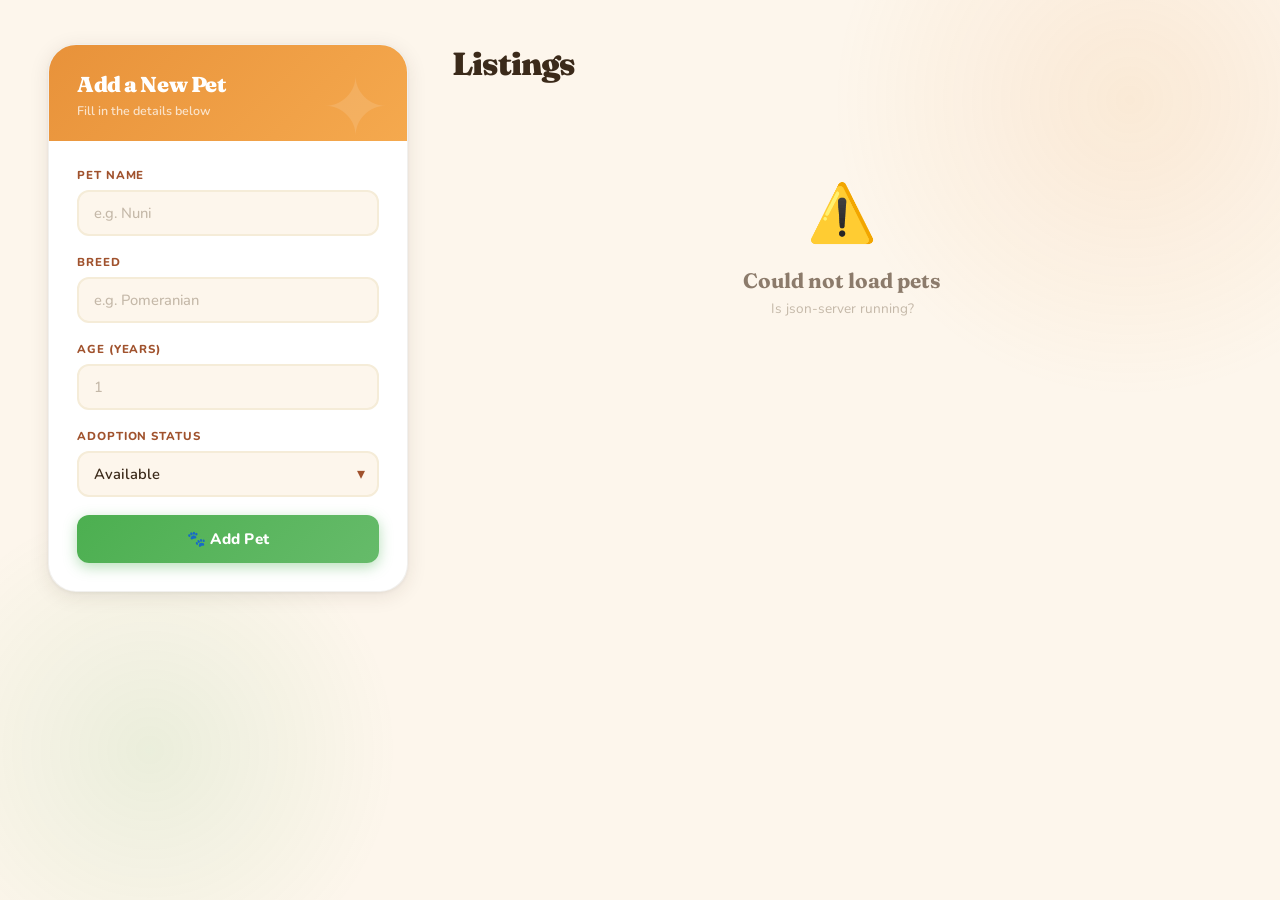
==== index.html @ 046b11c9 "created the web created the html file and added some design using css also added database" ====
<!DOCTYPE html>
<html lang="en">
<head>
  <meta charset="UTF-8">
  <meta name="viewport" content="width=device-width, initial-scale=1.0">
  <title>Pet Adoption Listings</title>
  <link rel="stylesheet" href="style.css">
</head>
<body>

<main>

  <section class="form-section">
    <div class="form-top">
      <h2>Add a New Pet</h2>
      <p>Fill in the details below</p>
    </div>
    <form id="petForm">
      <div class="form-group">
        <label for="petName">Pet Name</label>
        <input type="text" id="petName" placeholder="e.g. Nuni" required>
      </div>
      <div class="form-group">
        <label for="breed">Breed</label>
        <input type="text" id="breed" placeholder="e.g. Pomeranian" required>
      </div>
      <div class="form-group">
        <label for="age">Age (years)</label>
        <input type="number" id="age" placeholder="1" required min="0">
      </div>
      <div class="form-group">
        <label for="status">Adoption Status</label>
        <div class="sel-wrap">
          <select id="status">
            <option value="Available">Available</option>
            <option value="Pending">Pending</option>
            <option value="Adopted">Adopted</option>
          </select>
        </div>
      </div>
      <button type="submit" class="add-btn">🐾 Add Pet</button>
    </form>
  </section>

  <section class="pets-section">
    <div class="sec-head">
      <h2>Listings</h2>
    </div>
    <div id="petContainer" class="pet-grid"></div>
  </section>

</main>

<script src="app.js"></script>
</body>
</html>
---- style.css ----
@import url('https://fonts.googleapis.com/css2?family=Fraunces:ital,wght@0,400;0,700;0,900;1,400&family=Nunito:wght@400;500;600;700;800&display=swap');

:root {
  --sand:    #FDF6EC;
  --sand2:   #F5ECD8;
  --brown:   #3B2A1A;
  --brown2:  #5C3D1E;
  --toffee:  #A0522D;
  --honey:   #E8923A;
  --honey2:  #F5A94E;
  --mint:    #4CAF50;
  --mint2:   #66BB6A;
  --sky:     #42A5F5;
  --rose:    #EF5350;
  --white:   #FFFFFF;
  --gray:    #8C7B6B;
  --gray2:   #C4B8A8;

  --r-sm: 12px;
  --r-md: 20px;
  --r-lg: 28px;

  --sh-card: 0 4px 20px rgba(59,42,26,.10), 0 1px 4px rgba(59,42,26,.06);
  --sh-lift: 0 12px 40px rgba(59,42,26,.18), 0 2px 8px rgba(59,42,26,.08);
  --sh-btn:  0 4px 14px rgba(76,175,80,.40);
}

*, *::before, *::after { margin:0; padding:0; box-sizing:border-box; }
html { scroll-behavior: smooth; }

body {
  font-family: 'Nunito', sans-serif;
  background: var(--sand);
  color: var(--brown);
  min-height: 100vh;
  overflow-x: hidden;
}

body::before, body::after {
  content: '';
  position: fixed;
  border-radius: 50%;
  pointer-events: none;
  z-index: 0;
}
body::before {
  width:600px; height:600px;
  background: radial-gradient(circle, rgba(232,146,58,.12) 0%, transparent 70%);
  top:-200px; right:-150px;
}
body::after {
  width:500px; height:500px;
  background: radial-gradient(circle, rgba(76,175,80,.10) 0%, transparent 70%);
  bottom:-100px; left:-100px;
}

/* ─── HEADER ─── */
header {
  position: relative;
  background: linear-gradient(135deg, var(--brown2) 0%, var(--brown) 100%);
  color: var(--white);
  overflow: hidden;
  z-index: 1;
}
header::before {
  content: '';
  position: absolute; inset: 0;
  background:
    radial-gradient(ellipse 50% 120% at 100% 50%, rgba(232,146,58,.22) 0%, transparent 60%),
    radial-gradient(ellipse 60% 80% at 0% 100%, rgba(76,175,80,.14) 0%, transparent 55%);
}
header::after {
  content: '🐾';
  position: absolute;
  right:-20px; top:-10px;
  font-size:180px;
  opacity:.04;
  pointer-events:none;
  transform:rotate(-15deg);
}

.header-inner {
  position: relative;
  max-width: 1280px;
  margin: 0 auto;
  padding: 36px 48px 32px;
  display: flex;
  align-items: center;
  justify-content: space-between;
  gap: 24px;
  flex-wrap: wrap;
}

.brand { display:flex; align-items:center; gap:18px; }

.brand-icon {
  width:64px; height:64px;
  background:rgba(255,255,255,.13);
  border:2px solid rgba(255,255,255,.22);
  border-radius:var(--r-md);
  display:flex; align-items:center; justify-content:center;
  font-size:32px;
  backdrop-filter:blur(8px);
  flex-shrink:0;
  box-shadow:0 4px 16px rgba(0,0,0,.15);
}

.brand-copy h1 {
  font-family:'Fraunces',serif;
  font-size:clamp(1.8rem,3.5vw,2.6rem);
  font-weight:900;
  letter-spacing:-.03em;
  line-height:1;
}
.brand-copy p {
  font-size:.85rem;
  color:rgba(255,255,255,.58);
  margin-top:5px;
  font-weight:500;
  letter-spacing:.05em;
}

.header-pills { display:flex; gap:12px; flex-wrap:wrap; }

.pill {
  background:rgba(255,255,255,.10);
  border:1.5px solid rgba(255,255,255,.18);
  border-radius:100px;
  padding:10px 22px;
  text-align:center;
  backdrop-filter:blur(10px);
  min-width:80px;
  transition:background .2s;
}
.pill:hover { background:rgba(255,255,255,.17); }
.pill .n {
  font-family:'Fraunces',serif;
  font-size:1.55rem;
  font-weight:700;
  display:block; line-height:1;
}
.pill .l {
  font-size:.65rem;
  color:rgba(255,255,255,.55);
  text-transform:uppercase;
  letter-spacing:.1em;
  font-weight:700;
}

/* ─── LAYOUT ─── */
main {
  position:relative; z-index:1;
  max-width:1280px;
  margin:0 auto;
  padding:44px 48px 100px;
  display:grid;
  grid-template-columns:360px 1fr;
  gap:44px;
  align-items:start;
}

/* ─── FORM ─── */
.form-section {
  background:var(--white);
  border-radius:var(--r-lg);
  box-shadow:var(--sh-card);
  overflow:hidden;
  position:sticky; top:28px;
  border:1.5px solid rgba(59,42,26,.07);
}

.form-top {
  background:linear-gradient(135deg,var(--honey) 0%,var(--honey2) 100%);
  padding:26px 28px 22px;
  position:relative; overflow:hidden;
}
.form-top::after {
  content:'✦';
  position:absolute; right:18px; bottom:-8px;
  font-size:80px; color:rgba(255,255,255,.12); line-height:1;
}
.form-top h2 {
  font-family:'Fraunces',serif;
  font-size:1.35rem; font-weight:900;
  color:var(--white); letter-spacing:-.02em;
}
.form-top p { font-size:.78rem; color:rgba(255,255,255,.72); margin-top:4px; font-weight:600; }

form { padding:26px 28px 28px; }

.form-group { margin-bottom:18px; }

label {
  display:block;
  font-size:.72rem; font-weight:800;
  text-transform:uppercase; letter-spacing:.08em;
  color:var(--toffee); margin-bottom:7px;
}

input, select {
  width:100%;
  padding:11px 15px;
  border:2px solid var(--sand2);
  border-radius:var(--r-sm);
  font-family:'Nunito',sans-serif;
  font-size:.92rem; font-weight:600;
  color:var(--brown); background:var(--sand);
  outline:none;
  transition:border-color .2s, box-shadow .2s, background .2s;
  appearance:none; -webkit-appearance:none;
}
input::placeholder { color:var(--gray2); font-weight:500; }
input:focus, select:focus {
  border-color:var(--honey);
  background:var(--white);
  box-shadow:0 0 0 4px rgba(232,146,58,.14);
}

.sel-wrap { position:relative; }
.sel-wrap::after {
  content:'▾';
  position:absolute; right:14px; top:50%;
  transform:translateY(-50%);
  color:var(--toffee); pointer-events:none; font-size:1rem;
}
.sel-wrap select { cursor:pointer; padding-right:38px; }

.add-btn {
  width:100%;
  background:linear-gradient(135deg,var(--mint) 0%,var(--mint2) 100%);
  color:var(--white); border:none;
  padding:14px 20px; border-radius:var(--r-sm);
  font-family:'Nunito',sans-serif;
  font-size:.95rem; font-weight:800;
  cursor:pointer; letter-spacing:.02em;
  box-shadow:var(--sh-btn);
  transition:transform .18s cubic-bezier(.34,1.56,.64,1), box-shadow .18s;
  display:flex; align-items:center; justify-content:center; gap:8px;
  margin-top:4px;
}
.add-btn:hover { transform:translateY(-3px) scale(1.01); box-shadow:0 8px 24px rgba(76,175,80,.45); }
.add-btn:active { transform:scale(.98); }

/* ─── LISTINGS ─── */
.pets-section { min-width:0; }

.sec-head {
  display:flex; align-items:center; justify-content:space-between;
  margin-bottom:22px; gap:14px; flex-wrap:wrap;
}
.sec-head h2 {
  font-family:'Fraunces',serif;
  font-size:2rem; font-weight:900; letter-spacing:-.03em;
}

.filters {
  display:flex; gap:6px;
  background:var(--white);
  border:1.5px solid rgba(59,42,26,.08);
  border-radius:100px; padding:5px;
  box-shadow:var(--sh-card);
}
.ftab {
  padding:7px 18px; border-radius:100px; border:none;
  background:transparent;
  font-family:'Nunito',sans-serif; font-size:.78rem; font-weight:800;
  color:var(--gray); cursor:pointer; letter-spacing:.03em;
  transition:all .2s;
}
.ftab.on { background:var(--brown); color:var(--white); box-shadow:0 2px 10px rgba(59,42,26,.28); }
.ftab:hover:not(.on) { background:var(--sand2); color:var(--brown2); }

/* ─── GRID ─── */
.pet-grid {
  display:grid;
  grid-template-columns:repeat(auto-fill,minmax(270px,1fr));
  gap:22px;
}

/* ─── CARD ─── */
.pet-card {
  background:var(--white);
  border-radius:var(--r-lg);
  box-shadow:var(--sh-card);
  border:1.5px solid rgba(59,42,26,.06);
  overflow:visible;
  display:flex; flex-direction:column;
  transition:transform .28s cubic-bezier(.34,1.56,.64,1), box-shadow .28s;
  animation:popIn .38s ease both;
  position:relative;
}
@keyframes popIn {
  from { opacity:0; transform:scale(.94) translateY(10px); }
  to   { opacity:1; transform:scale(1)  translateY(0); }
}
.pet-card:hover { transform:translateY(-6px) scale(1.01); box-shadow:var(--sh-lift); }

.card-accent { height:6px; border-radius:var(--r-lg) var(--r-lg) 0 0; }
.pet-card[data-status="Available"] .card-accent { background:linear-gradient(90deg,var(--mint),var(--mint2)); }
.pet-card[data-status="Pending"]   .card-accent { background:linear-gradient(90deg,#FB8C00,#FFA726); }
.pet-card[data-status="Adopted"]   .card-accent { background:linear-gradient(90deg,var(--rose),#EF9A9A); }

.card-body { padding:20px 22px 16px; flex:1; }

.card-header {
  display:flex; align-items:flex-start; justify-content:space-between;
  margin-bottom:14px;
}

.pet-avi {
  width:56px; height:56px;
  background:var(--sand); border-radius:var(--r-sm);
  display:flex; align-items:center; justify-content:center;
  font-size:28px;
  border:2px solid var(--sand2); flex-shrink:0;
}

.badge {
  padding:5px 13px; border-radius:100px;
  font-size:.68rem; font-weight:800;
  text-transform:uppercase; letter-spacing:.07em;
}
.badge.available { background:#E8F5E9; color:#2E7D32; }
.badge.pending   { background:#FFF3E0; color:#E65100; }
.badge.adopted   { background:#FFEBEE; color:#B71C1C; }

.pet-name {
  font-family:'Fraunces',serif;
  font-size:1.25rem; font-weight:900; letter-spacing:-.02em;
  margin-bottom:10px;
}

.details { display:flex; flex-direction:column; gap:7px; }
.det { display:flex; align-items:center; gap:9px; font-size:.84rem; }
.det-ico {
  width:26px; height:26px; border-radius:7px;
  background:var(--sand); border:1px solid var(--sand2);
  display:flex; align-items:center; justify-content:center;
  font-size:13px; flex-shrink:0;
}
.det-k { color:var(--gray); font-weight:600; min-width:38px; }
.det-v { color:var(--brown); font-weight:700; }

/* ─── CARD FOOTER ─── */
.card-foot {
  padding:14px 22px 20px;
  display:flex; gap:9px;
  position:relative;
}

/* ─── STATUS DROPDOWN ─── */
.status-dropdown {
  position:relative;
  flex:1;
}

.upd-btn {
  width:100%;
  padding:10px 12px;
  background:rgba(66,165,245,.1);
  color:#1565C0;
  border:2px solid rgba(66,165,245,.25);
  border-radius:var(--r-sm);
  font-family:'Nunito',sans-serif;
  font-size:.8rem; font-weight:800;
  cursor:pointer; letter-spacing:.02em;
  display:flex; align-items:center; justify-content:center; gap:6px;
  transition:all .2s;
}
.upd-btn:hover {
  background:var(--sky); color:var(--white);
  border-color:var(--sky);
  transform:translateY(-2px);
  box-shadow:0 6px 16px rgba(66,165,245,.35);
}

.dropdown-menu {
  position:absolute;
  bottom:calc(100% + 10px);
  left:0;
  width:180px;
  background:var(--white);
  border:1.5px solid rgba(59,42,26,.12);
  border-radius:var(--r-md);
  box-shadow:0 10px 40px rgba(59,42,26,.20);
  overflow:hidden;
  opacity:0;
  transform:translateY(8px) scale(.96);
  pointer-events:none;
  transition:opacity .2s ease, transform .2s cubic-bezier(.34,1.56,.64,1);
  z-index:999;
}

.status-dropdown.open .dropdown-menu {
  opacity:1;
  transform:translateY(0) scale(1);
  pointer-events:all;
}

.dropdown-menu::after {
  content:'';
  position:absolute;
  bottom:-6px; left:24px;
  width:12px; height:12px;
  background:var(--white);
  border-right:1.5px solid rgba(59,42,26,.12);
  border-bottom:1.5px solid rgba(59,42,26,.12);
  transform:rotate(45deg);
}

.dropdown-item {
  width:100%;
  padding:12px 18px;
  border:none;
  background:transparent;
  font-family:'Nunito',sans-serif;
  font-size:.85rem; font-weight:700;
  cursor:pointer; text-align:left;
  color:var(--brown);
  display:flex; align-items:center; gap:10px;
  transition:background .15s, padding-left .15s;
}
.dropdown-item:hover { background:var(--sand); padding-left:22px; }
.dropdown-item + .dropdown-item { border-top:1px solid var(--sand2); }

.dropdown-item.available-item:hover { color:#2E7D32; }
.dropdown-item.pending-item:hover   { color:#E65100; }
.dropdown-item.adopted-item:hover   { color:#B71C1C; }

/* ─── DELETE BTN ─── */
.del-btn {
  flex:1; padding:10px 12px;
  background:rgba(239,83,80,.08);
  color:var(--rose);
  border:2px solid rgba(239,83,80,.18);
  border-radius:var(--r-sm);
  font-family:'Nunito',sans-serif;
  font-size:.8rem; font-weight:800;
  cursor:pointer; letter-spacing:.02em;
  transition:all .2s;
  display:flex; align-items:center; justify-content:center; gap:6px;
}
.del-btn:hover {
  background:var(--rose); color:var(--white);
  border-color:var(--rose);
  transform:translateY(-2px);
  box-shadow:0 6px 16px rgba(239,83,80,.35);
}

/* ─── EMPTY ─── */
.empty { grid-column:1/-1; padding:70px 20px; text-align:center; }
.empty-ico { font-size:3.5rem; margin-bottom:16px; }
.empty h3 { font-family:'Fraunces',serif; font-size:1.3rem; font-weight:700; color:var(--gray); }
.empty p  { font-size:.85rem; color:var(--gray2); margin-top:6px; }

/* ─── TOAST ─── */
.toast {
  position:fixed; bottom:36px; right:36px;
  background:var(--brown); color:var(--white);
  padding:14px 24px; border-radius:var(--r-md);
  font-size:.875rem; font-weight:700;
  box-shadow:0 8px 32px rgba(59,42,26,.30);
  transform:translateY(100px); opacity:0;
  transition:all .35s cubic-bezier(.34,1.56,.64,1);
  z-index:9999;
  display:flex; align-items:center; gap:10px;
  border-left:5px solid var(--honey);
  max-width:320px;
}
.toast.show { transform:translateY(0); opacity:1; }

/* ─── RESPONSIVE ─── */
@media (max-width:960px) {
  main { grid-template-columns:1fr; padding:28px 24px 80px; gap:32px; }
  .form-section { position:static; }
  .header-inner { padding:28px 24px 24px; }
}
@media (max-width:540px) {
  .pet-grid { grid-template-columns:1fr; }
  .header-pills { width:100%; }
  .pill { flex:1; }
  .toast { left:20px; right:20px; bottom:20px; }
}
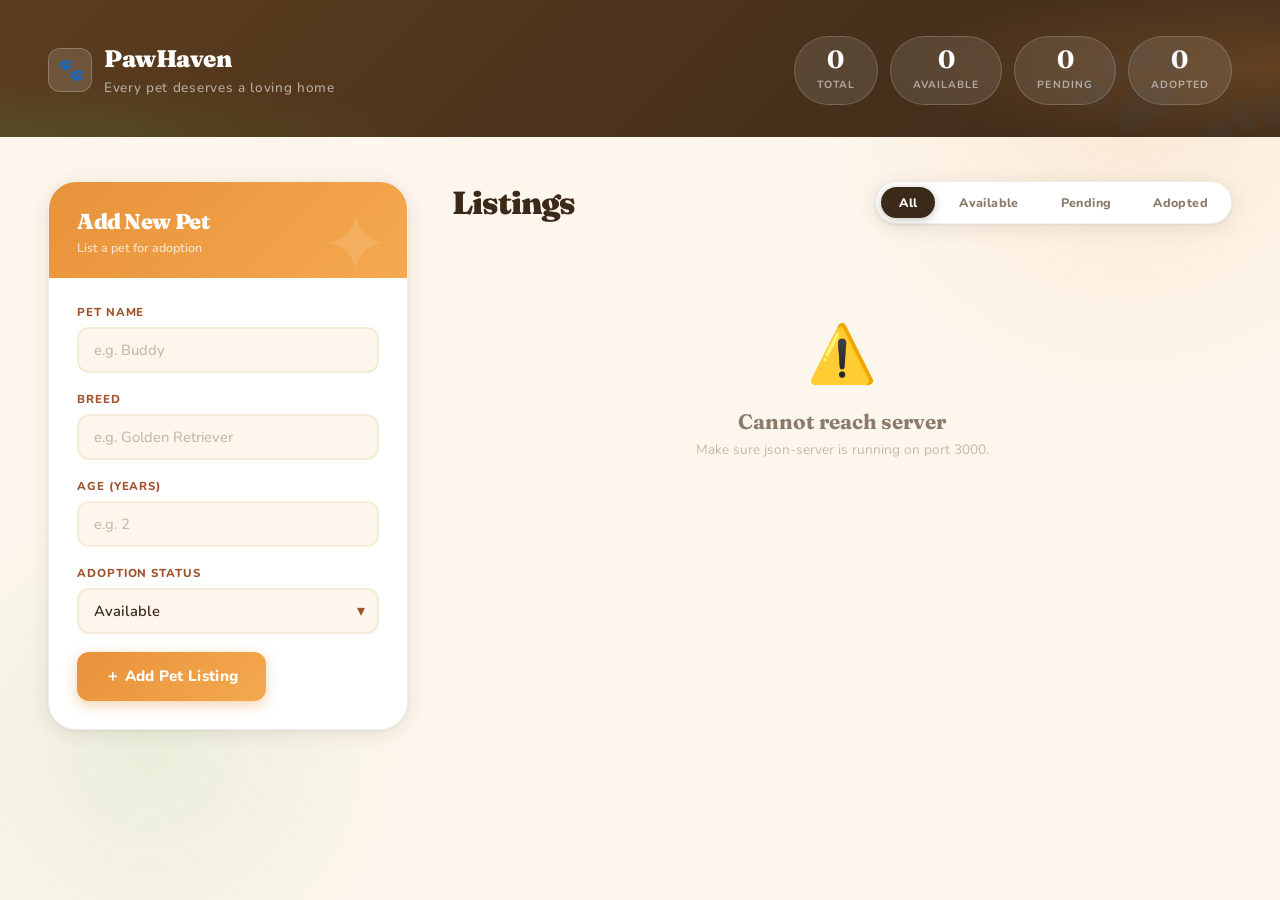
==== commit fd034d39: "initialized the required pages" ====
--- a/index.html
+++ b/index.html
@@ -1,32 +1,50 @@
 <!DOCTYPE html>
 <html lang="en">
 <head>
-  <meta charset="UTF-8">
-  <meta name="viewport" content="width=device-width, initial-scale=1.0">
-  <title>Pet Adoption Listings</title>
-  <link rel="stylesheet" href="style.css">
+<meta charset="UTF-8">
+<meta name="viewport" content="width=device-width, initial-scale=1.0">
+<title>Dashboard — PawHaven</title>
+<link rel="stylesheet" href="style.css">
 </head>
 <body>
+
+<header>
+  <div class="header-inner">
+    <a href="landing.html" class="brand">
+      <div class="brand-icon">🐾</div>
+      <div class="brand-copy">
+        <h1>PawHaven</h1>
+        <p>Every pet deserves a loving home</p>
+      </div>
+    </a>
+    <div class="header-pills">
+      <div class="pill"><span class="n" id="statTotal">0</span><span class="l">Total</span></div>
+      <div class="pill"><span class="n" id="statAvailable">0</span><span class="l">Available</span></div>
+      <div class="pill"><span class="n" id="statPending">0</span><span class="l">Pending</span></div>
+      <div class="pill"><span class="n" id="statAdopted">0</span><span class="l">Adopted</span></div>
+    </div>
+  </div>
+</header>
 
 <main>
 
   <section class="form-section">
     <div class="form-top">
-      <h2>Add a New Pet</h2>
-      <p>Fill in the details below</p>
+      <h2>Add New Pet</h2>
+      <p>List a pet for adoption</p>
     </div>
     <form id="petForm">
       <div class="form-group">
         <label for="petName">Pet Name</label>
-        <input type="text" id="petName" placeholder="e.g. Nuni" required>
+        <input type="text" id="petName" placeholder="e.g. Buddy" required>
       </div>
       <div class="form-group">
         <label for="breed">Breed</label>
-        <input type="text" id="breed" placeholder="e.g. Pomeranian" required>
+        <input type="text" id="breed" placeholder="e.g. Golden Retriever" required>
       </div>
       <div class="form-group">
         <label for="age">Age (years)</label>
-        <input type="number" id="age" placeholder="1" required min="0">
+        <input type="number" id="age" placeholder="e.g. 2" required min="0">
       </div>
       <div class="form-group">
         <label for="status">Adoption Status</label>
@@ -38,19 +56,27 @@
           </select>
         </div>
       </div>
-      <button type="submit" class="add-btn">🐾 Add Pet</button>
+      <button type="submit" class="add-btn">＋ Add Pet Listing</button>
     </form>
   </section>
 
   <section class="pets-section">
     <div class="sec-head">
       <h2>Listings</h2>
+      <div class="filters">
+        <button class="ftab on" data-filter="All">All</button>
+        <button class="ftab" data-filter="Available">Available</button>
+        <button class="ftab" data-filter="Pending">Pending</button>
+        <button class="ftab" data-filter="Adopted">Adopted</button>
+      </div>
     </div>
     <div id="petContainer" class="pet-grid"></div>
   </section>
 
 </main>
 
+<div class="toast" id="toast"></div>
+
 <script src="app.js"></script>
 </body>
 </html>
--- a/style.css
+++ b/style.css
@@ -93,24 +93,58 @@
 
 .brand { display:flex; align-items:center; gap:18px; }
 
+.btn-outline {
+  border: 2px solid var(--brown);
+  border-radius: var(--r-sm);
+  padding: 9px 20px;
+  color: var(--brown);
+  background: transparent;
+  font-family: 'Nunito', sans-serif;
+  font-size: .88rem;
+  font-weight: 700;
+  text-decoration: none;
+  cursor: pointer;
+  transition: background .18s, color .18s;
+  display: inline-block;
+}
+.btn-outline:hover {
+  background: var(--brown);
+  color: var(--white);
+}
+ 
+.btn-solid {
+  background: var(--toffee);
+  border-radius: var(--r-sm);
+  padding: 9px 20px;
+  color: var(--white);
+  border: 2px solid var(--toffee);
+  font-family: 'Nunito', sans-serif;
+  font-size: .88rem;
+  font-weight: 700;
+  text-decoration: none;
+  cursor: pointer;
+  transition: background .18s;
+  display: inline-block;
+}
+.btn-solid:hover { background: var(--brown2); border-color: var(--brown2); }
+ 
+
 .brand-icon {
-  width:64px; height:64px;
-  background:rgba(255,255,255,.13);
-  border:2px solid rgba(255,255,255,.22);
-  border-radius:var(--r-md);
-  display:flex; align-items:center; justify-content:center;
-  font-size:32px;
-  backdrop-filter:blur(8px);
-  flex-shrink:0;
-  box-shadow:0 4px 16px rgba(0,0,0,.15);
-}
+  width: 44px; height: 44px;
+  background: rgba(255,255,255,.13);
+  border: 1.5px solid rgba(255,255,255,.22);
+  border-radius: var(--r-sm);
+  display: flex; align-items: center; justify-content: center;
+  font-size: 22px;
+}
+
 
 .brand-copy h1 {
-  font-family:'Fraunces',serif;
-  font-size:clamp(1.8rem,3.5vw,2.6rem);
-  font-weight:900;
-  letter-spacing:-.03em;
-  line-height:1;
+  font-family: 'Fraunces', serif;
+  font-size: 1.5rem;
+  font-weight: 900;
+  color: var(--white);
+  letter-spacing: -.02em;
 }
 .brand-copy p {
   font-size:.85rem;
@@ -147,7 +181,7 @@
   font-weight:700;
 }
 
-/* ─── LAYOUT ─── */
+
 main {
   position:relative; z-index:1;
   max-width:1280px;
@@ -159,7 +193,7 @@
   align-items:start;
 }
 
-/* ─── FORM ─── */
+
 .form-section {
   background:var(--white);
   border-radius:var(--r-lg);
@@ -226,22 +260,33 @@
 .sel-wrap select { cursor:pointer; padding-right:38px; }
 
 .add-btn {
-  width:100%;
-  background:linear-gradient(135deg,var(--mint) 0%,var(--mint2) 100%);
-  color:var(--white); border:none;
-  padding:14px 20px; border-radius:var(--r-sm);
-  font-family:'Nunito',sans-serif;
-  font-size:.95rem; font-weight:800;
-  cursor:pointer; letter-spacing:.02em;
-  box-shadow:var(--sh-btn);
-  transition:transform .18s cubic-bezier(.34,1.56,.64,1), box-shadow .18s;
-  display:flex; align-items:center; justify-content:center; gap:8px;
-  margin-top:4px;
-}
-.add-btn:hover { transform:translateY(-3px) scale(1.01); box-shadow:0 8px 24px rgba(76,175,80,.45); }
-.add-btn:active { transform:scale(.98); }
-
-/* ─── LISTINGS ─── */
+  background: linear-gradient(135deg, var(--honey) 0%, var(--honey2) 100%);
+  color: var(--white);
+  border: none;
+  padding: 14px 28px;
+  border-radius: var(--r-sm);
+  font-family: 'Nunito', sans-serif;
+  font-size: .95rem;
+  font-weight: 800;
+  cursor: pointer;
+  letter-spacing: .02em;
+  box-shadow: 0 4px 14px rgba(232,146,58,.40);
+  transition: transform .18s cubic-bezier(.34,1.56,.64,1), box-shadow .18s;
+  display: inline-flex;
+  align-items: center;
+  justify-content: center;
+  gap: 8px;
+  text-decoration: none;
+}
+
+.add-btn:hover {
+  transform: translateY(-3px) scale(1.01);
+  box-shadow: 0 8px 24px rgba(232,146,58,.50);
+}
+.add-btn:active { transform: scale(.98); }
+
+
+
 .pets-section { min-width:0; }
 
 .sec-head {
@@ -270,14 +315,14 @@
 .ftab.on { background:var(--brown); color:var(--white); box-shadow:0 2px 10px rgba(59,42,26,.28); }
 .ftab:hover:not(.on) { background:var(--sand2); color:var(--brown2); }
 
-/* ─── GRID ─── */
+
 .pet-grid {
   display:grid;
   grid-template-columns:repeat(auto-fill,minmax(270px,1fr));
   gap:22px;
 }
 
-/* ─── CARD ─── */
+
 .pet-card {
   background:var(--white);
   border-radius:var(--r-lg);
@@ -341,14 +386,14 @@
 .det-k { color:var(--gray); font-weight:600; min-width:38px; }
 .det-v { color:var(--brown); font-weight:700; }
 
-/* ─── CARD FOOTER ─── */
+
 .card-foot {
   padding:14px 22px 20px;
   display:flex; gap:9px;
   position:relative;
 }
 
-/* ─── STATUS DROPDOWN ─── */
+
 .status-dropdown {
   position:relative;
   flex:1;
@@ -427,7 +472,7 @@
 .dropdown-item.pending-item:hover   { color:#E65100; }
 .dropdown-item.adopted-item:hover   { color:#B71C1C; }
 
-/* ─── DELETE BTN ─── */
+
 .del-btn {
   flex:1; padding:10px 12px;
   background:rgba(239,83,80,.08);
@@ -447,13 +492,13 @@
   box-shadow:0 6px 16px rgba(239,83,80,.35);
 }
 
-/* ─── EMPTY ─── */
+
 .empty { grid-column:1/-1; padding:70px 20px; text-align:center; }
 .empty-ico { font-size:3.5rem; margin-bottom:16px; }
 .empty h3 { font-family:'Fraunces',serif; font-size:1.3rem; font-weight:700; color:var(--gray); }
 .empty p  { font-size:.85rem; color:var(--gray2); margin-top:6px; }
 
-/* ─── TOAST ─── */
+
 .toast {
   position:fixed; bottom:36px; right:36px;
   background:var(--brown); color:var(--white);
@@ -469,7 +514,7 @@
 }
 .toast.show { transform:translateY(0); opacity:1; }
 
-/* ─── RESPONSIVE ─── */
+
 @media (max-width:960px) {
   main { grid-template-columns:1fr; padding:28px 24px 80px; gap:32px; }
   .form-section { position:static; }
@@ -480,4 +525,509 @@
   .header-pills { width:100%; }
   .pill { flex:1; }
   .toast { left:20px; right:20px; bottom:20px; }
+}
+
+
+
+.landing-body {
+  font-family: 'Nunito', sans-serif;
+  background: var(--sand);
+  color: var(--brown);
+  min-height: 100vh;
+  overflow-x: hidden;
+}
+
+
+
+.landing-hero {
+  display: flex;
+  flex-direction: column;
+  background: linear-gradient(160deg, var(--sand2) 0%, var(--sand) 60%, var(--sand2) 100%);
+}
+
+.landing-nav {
+  display: flex;
+  justify-content: space-between;
+  align-items: center;
+  padding: 22px 60px;
+  background: var(--brown);
+  position: relative;
+  z-index: 1000;
+}
+
+.brand {
+  display: flex;
+  align-items: center;
+  gap: 12px;
+  text-decoration: none;
+  color: inherit;
+}
+
+.nav-links {
+  display: flex;
+  align-items: center;
+  gap: 22px;
+}
+ 
+.nav-links a {
+  text-decoration: none;
+  color: rgba(255,255,255,.78);
+  font-weight: 600;
+  font-size: .9rem;
+  transition: color .15s;
+}
+.nav-links a:hover { color: var(--white); }
+ 
+.nav-links .btn-outline {
+  border-color: rgba(255,255,255,.5);
+  color: var(--white);
+  padding: 8px 18px;
+}
+.nav-links .btn-outline:hover {
+  background: rgba(255,255,255,.12);
+  color: var(--white);
+}
+.nav-links .btn-solid {
+  background: var(--toffee);
+  border-color: var(--toffee);
+  padding: 8px 18px;
+}
+
+
+.hero-content {
+  display: flex;
+  flex-direction: column;
+  align-items: center;
+  justify-content: center;
+  text-align: center;
+  padding: 56px 24px 0;
+  position: relative;
+  z-index: 1;
+}
+
+.hero-title {
+  font-family: 'Fraunces', serif;
+  font-size: clamp(2.4rem, 5vw, 3.4rem);
+  font-weight: 900;
+  color: var(--brown);
+  letter-spacing: -.03em;
+  line-height: 1.1;
+  margin-bottom: 20px;
+}
+
+
+.hero-sub {
+  max-width: 580px;
+  font-size: 1.05rem;
+  color: var(--brown2);
+  font-weight: 500;
+  line-height: 1.6;
+  margin-bottom: 36px;
+}
+
+
+.hero-actions {
+  display: flex;
+  gap: 16px;
+  flex-wrap: wrap;
+  justify-content: center;
+  padding: 28px 0 56px;
+}
+
+
+.landing-main {
+  display: flex;
+  flex-direction: column;
+  align-items: center;
+  justify-content: center;
+  gap: 80px;
+  padding: 80px 24px 100px;
+  background: var(--sand);
+}
+
+* SECTION TITLE */
+.section-title {
+  font-family: 'Fraunces', serif;
+  font-size: 2rem;
+  font-weight: 900;
+  color: var(--brown);
+  letter-spacing: -.03em;
+  text-align: center;
+  margin-bottom: 36px;
+}
+ 
+
+.highlights { width: 100%; max-width: 980px; }
+ 
+.highlight-grid {
+  display: grid;
+  grid-template-columns: repeat(auto-fit, minmax(210px, 1fr));
+  gap: 22px;
+}
+ 
+.highlight-card {
+  background: var(--white);
+  padding: 28px 24px;
+  border-radius: var(--r-lg);
+  box-shadow: var(--sh-card);
+  border: 1.5px solid rgba(59,42,26,.06);
+  display: flex;
+  flex-direction: column;
+  align-items: center;
+  text-align: center;
+  gap: 14px;
+  transition: transform .22s cubic-bezier(.34,1.56,.64,1), box-shadow .22s;
+}
+.highlight-card:hover {
+  transform: translateY(-5px);
+  box-shadow: var(--sh-lift);
+}
+ 
+.highlight-icon {
+  width: 54px; height: 54px;
+  border-radius: 50%;
+  display: flex; align-items: center; justify-content: center;
+  font-size: 22px;
+}
+.highlight-icon i { font-size: 22px; }
+.search-icon    { background: #FFF3E0; color: #E65100; }
+.submit-icon    { background: #E8F5E9; color: #2E7D32; }
+.transport-icon { background: #E3F2FD; color: #1565C0; }
+.home-icon      { background: #F3E5F5; color: #6A1B9A; }
+ 
+.highlight-card h3 {
+  font-family: 'Fraunces', serif;
+  font-size: 1.05rem;
+  font-weight: 900;
+  color: var(--brown);
+  letter-spacing: -.01em;
+}
+.highlight-card p {
+  font-size: .85rem;
+  color: var(--gray);
+  line-height: 1.65;
+  font-weight: 500;
+}
+
+.site-footer {
+  background: var(--brown);
+  text-align: center;
+  padding: 36px 24px;
+}
+.site-footer p {
+  color: rgba(255,255,255,.55);
+  font-size: .85rem;
+  font-weight: 600;
+}
+.footer-links {
+  display: flex;
+  justify-content: center;
+  gap: 24px;
+  margin-top: 14px;
+}
+.footer-links a {
+  color: rgba(255,255,255,.45);
+  text-decoration: none;
+  font-size: .82rem;
+  font-weight: 600;
+  transition: color .15s;
+}
+
+.auth-body {
+  font-family: 'Nunito', sans-serif;
+  background: var(--sand);
+  color: var(--brown);
+  min-height: 100vh;
+  display: flex;
+  align-items: center;
+  justify-content: center;
+  overflow-x: hidden;
+}
+.auth-body::before, .auth-body::after {
+  content: '';
+  position: fixed;
+  border-radius: 50%;
+  pointer-events: none;
+  z-index: 0;
+}
+.auth-body::before {
+  width: 600px; height: 600px;
+  background: radial-gradient(circle, rgba(232,146,58,.12) 0%, transparent 70%);
+  top: -200px; right: -150px;
+}
+.auth-body::after {
+  width: 500px; height: 500px;
+  background: radial-gradient(circle, rgba(76,175,80,.10) 0%, transparent 70%);
+  bottom: -100px; left: -100px;
+}
+ 
+.auth-wrap {
+  position: relative; z-index: 1;
+  width: 100%;
+  max-width: 460px;
+  padding: 24px;
+  display: flex;
+  flex-direction: column;
+  align-items: center;
+  gap: 24px;
+}
+ 
+.auth-brand {
+  display: flex;
+  align-items: center;
+  gap: 12px;
+  text-decoration: none;
+  color: var(--brown);
+}
+.auth-brand .brand-icon {
+  width: 44px; height: 44px;
+  background: var(--brown);
+  border: none;
+  border-radius: var(--r-sm);
+  display: flex; align-items: center; justify-content: center;
+  font-size: 22px;
+}
+.auth-brand span {
+  font-family: 'Fraunces', serif;
+  font-size: 1.6rem;
+  font-weight: 900;
+  letter-spacing: -.03em;
+}
+ 
+.auth-card {
+  width: 100%;
+  background: var(--white);
+  border-radius: var(--r-lg);
+  box-shadow: var(--sh-card);
+  border: 1.5px solid rgba(59,42,26,.07);
+  overflow: hidden;
+}
+.auth-card form { padding: 26px 28px 28px; }
+.auth-card .add-btn { width: 100%; margin-top: 4px; }
+ 
+.auth-switch {
+  font-size: .88rem;
+  color: var(--gray);
+  font-weight: 600;
+  text-align: center;
+  padding: 0 28px 24px;
+}
+.auth-switch a {
+  color: var(--toffee);
+  font-weight: 800;
+  text-decoration: none;
+}
+.auth-switch a:hover { text-decoration: underline; }
+ 
+.error-text {
+  font-size: .82rem;
+  color: var(--rose);
+  font-weight: 700;
+  background: #FFEBEE;
+  border-radius: var(--r-sm);
+  padding: 10px 14px;
+  margin-bottom: 14px;
+  border-left: 4px solid var(--rose);
+}
+
+.info-body {
+  font-family: 'Nunito', sans-serif;
+  background: var(--sand);
+  color: var(--brown);
+  min-height: 100vh;
+  overflow-x: hidden;
+}
+.info-body::before, .info-body::after {
+  content: '';
+  position: fixed;
+  border-radius: 50%;
+  pointer-events: none;
+  z-index: 0;
+}
+.info-body::before {
+  width: 600px; height: 600px;
+  background: radial-gradient(circle, rgba(232,146,58,.12) 0%, transparent 70%);
+  top: -200px; right: -150px;
+}
+.info-body::after {
+  width: 500px; height: 500px;
+  background: radial-gradient(circle, rgba(76,175,80,.10) 0%, transparent 70%);
+  bottom: -100px; left: -100px;
+}
+ 
+.info-header { position: relative; z-index: 1; }
+ 
+.info-main {
+  position: relative; z-index: 1;
+  max-width: 1100px;
+  margin: 0 auto;
+  padding: 64px 48px 100px;
+  display: flex;
+  flex-direction: column;
+  gap: 64px;
+}
+
+.nav-links a.active {
+  color: var(--white) !important;
+  border-bottom: 2px solid var(--honey);
+  padding-bottom: 2px;
+}
+
+.contact-section {
+  display: grid;
+  grid-template-columns: 1fr 1fr;
+  gap: 48px;
+  align-items: start;
+}
+ 
+.contact-intro { display: flex; flex-direction: column; gap: 28px; }
+.contact-intro .section-title { text-align: left; margin-bottom: 0; }
+.contact-intro .about-lead { text-align: left; margin: 0; }
+ 
+.contact-info-list { display: flex; flex-direction: column; gap: 16px; }
+.contact-info-item {
+  display: flex;
+  align-items: flex-start;
+  gap: 14px;
+}
+.contact-info-item .det-ico {
+  width: 42px; height: 42px;
+  border-radius: var(--r-sm);
+  background: var(--sand);
+  border: 1.5px solid var(--sand2);
+  display: flex; align-items: center; justify-content: center;
+  font-size: 18px;
+  flex-shrink: 0;
+}
+.contact-info-item strong {
+  display: block;
+  font-size: .78rem;
+  font-weight: 800;
+  text-transform: uppercase;
+  letter-spacing: .08em;
+  color: var(--toffee);
+  margin-bottom: 3px;
+}
+.contact-info-item p {
+  font-size: .9rem;
+  color: var(--brown2);
+  font-weight: 600;
+}
+ 
+.contact-card { flex: 1; }
+.contact-card form { padding: 26px 28px 28px; }
+.contact-card .add-btn { width: 100%; margin-top: 4px; }
+ 
+textarea {
+  width: 100%;
+  padding: 11px 15px;
+  border: 2px solid var(--sand2);
+  border-radius: var(--r-sm);
+  font-family: 'Nunito', sans-serif;
+  font-size: .92rem; font-weight: 600;
+  color: var(--brown); background: var(--sand);
+  outline: none;
+  resize: vertical;
+  min-height: 120px;
+  transition: border-color .2s, box-shadow .2s, background .2s;
+}
+textarea::placeholder { color: var(--gray2); font-weight: 500; }
+textarea:focus {
+  border-color: var(--honey);
+  background: var(--white);
+  box-shadow: 0 0 0 4px rgba(232,146,58,.14);
+}
+
+.about-section { display: flex; flex-direction: column; gap: 40px; }
+ 
+.about-lead {
+  font-size: 1.1rem;
+  color: var(--brown2);
+  font-weight: 500;
+  line-height: 1.75;
+  max-width: 720px;
+  margin: 0 auto;
+  text-align: center;
+}
+ 
+.about-grid {
+  display: grid;
+  grid-template-columns: repeat(auto-fit, minmax(220px, 1fr));
+  gap: 22px;
+}
+ 
+.about-card {
+  background: var(--white);
+  padding: 28px 24px;
+  border-radius: var(--r-lg);
+  box-shadow: var(--sh-card);
+  border: 1.5px solid rgba(59,42,26,.06);
+  display: flex;
+  flex-direction: column;
+  gap: 12px;
+  transition: transform .22s cubic-bezier(.34,1.56,.64,1), box-shadow .22s;
+}
+.about-card:hover {
+  transform: translateY(-5px);
+  box-shadow: var(--sh-lift);
+}
+.about-card .pet-avi {
+  width: 52px; height: 52px;
+  font-size: 24px;
+  background: var(--sand);
+  border: 2px solid var(--sand2);
+  border-radius: var(--r-sm);
+  display: flex; align-items: center; justify-content: center;
+  flex-shrink: 0;
+}
+.about-card h3 {
+  font-family: 'Fraunces', serif;
+  font-size: 1.05rem;
+  font-weight: 900;
+  color: var(--brown);
+  letter-spacing: -.01em;
+}
+.about-card p {
+  font-size: .86rem;
+  color: var(--gray);
+  line-height: 1.7;
+  font-weight: 500;
+}
+ 
+
+.stats-strip {
+  display: flex;
+  gap: 24px;
+  flex-wrap: wrap;
+  justify-content: center;
+}
+.stat-block {
+  background: var(--white);
+  border-radius: var(--r-lg);
+  box-shadow: var(--sh-card);
+  border: 1.5px solid rgba(59,42,26,.06);
+  padding: 32px 48px;
+  text-align: center;
+  display: flex;
+  flex-direction: column;
+  gap: 6px;
+  flex: 1;
+  min-width: 160px;
+  transition: transform .2s cubic-bezier(.34,1.56,.64,1), box-shadow .2s;
+}
+.stat-block:hover { transform: translateY(-4px); box-shadow: var(--sh-lift); }
+.stat-num {
+  font-family: 'Fraunces', serif;
+  font-size: 2.4rem;
+  font-weight: 900;
+  color: var(--honey);
+  letter-spacing: -.04em;
+  line-height: 1;
+}
+.stat-label {
+  font-size: .78rem;
+  font-weight: 800;
+  color: var(--gray);
+  text-transform: uppercase;
+  letter-spacing: .1em;
 }
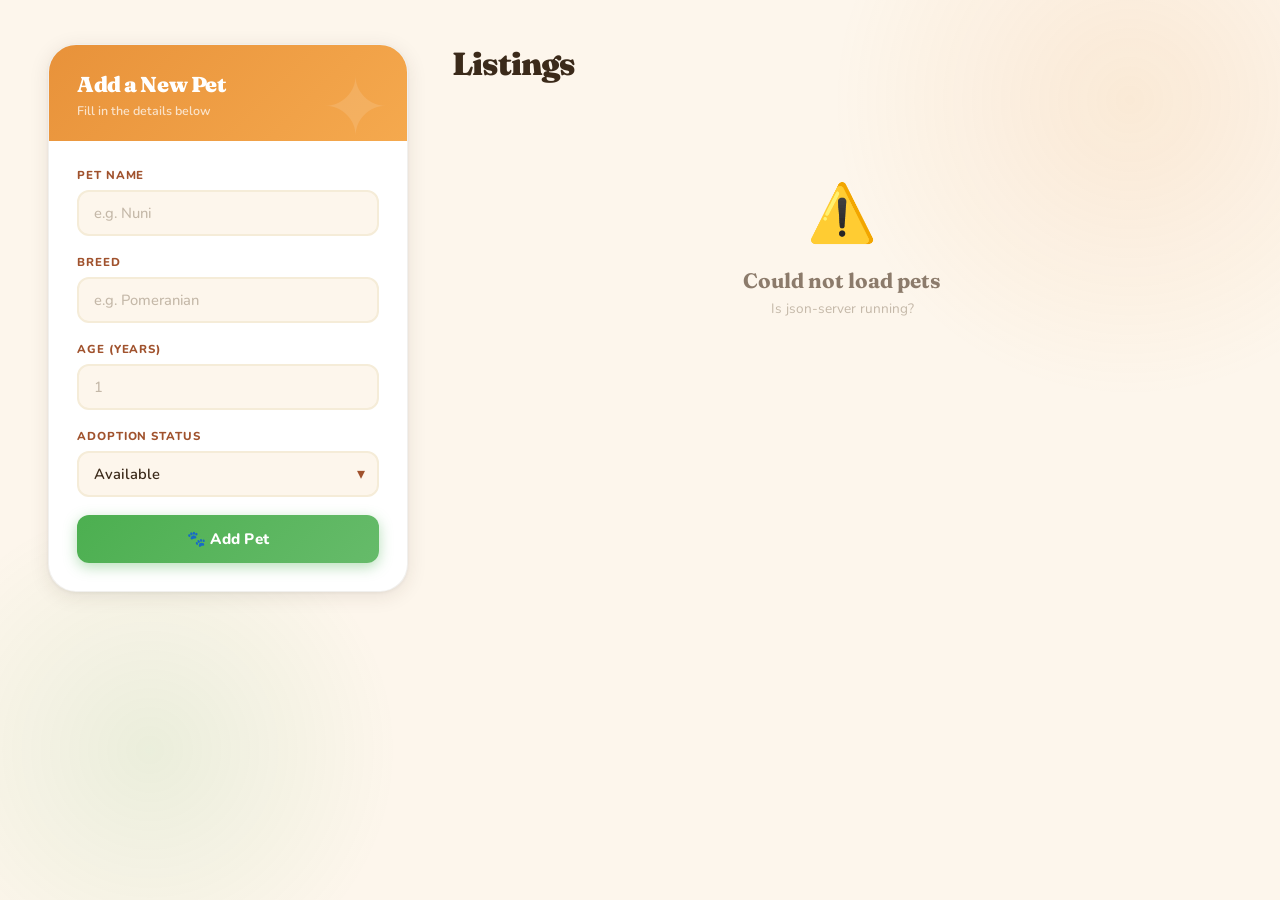
==== commit 7aa3bf06: "revert" ====
--- a/index.html
+++ b/index.html
@@ -1,50 +1,32 @@
 <!DOCTYPE html>
 <html lang="en">
 <head>
-<meta charset="UTF-8">
-<meta name="viewport" content="width=device-width, initial-scale=1.0">
-<title>Dashboard — PawHaven</title>
-<link rel="stylesheet" href="style.css">
+  <meta charset="UTF-8">
+  <meta name="viewport" content="width=device-width, initial-scale=1.0">
+  <title>Pet Adoption Listings</title>
+  <link rel="stylesheet" href="style.css">
 </head>
 <body>
-
-<header>
-  <div class="header-inner">
-    <a href="landing.html" class="brand">
-      <div class="brand-icon">🐾</div>
-      <div class="brand-copy">
-        <h1>PawHaven</h1>
-        <p>Every pet deserves a loving home</p>
-      </div>
-    </a>
-    <div class="header-pills">
-      <div class="pill"><span class="n" id="statTotal">0</span><span class="l">Total</span></div>
-      <div class="pill"><span class="n" id="statAvailable">0</span><span class="l">Available</span></div>
-      <div class="pill"><span class="n" id="statPending">0</span><span class="l">Pending</span></div>
-      <div class="pill"><span class="n" id="statAdopted">0</span><span class="l">Adopted</span></div>
-    </div>
-  </div>
-</header>
 
 <main>
 
   <section class="form-section">
     <div class="form-top">
-      <h2>Add New Pet</h2>
-      <p>List a pet for adoption</p>
+      <h2>Add a New Pet</h2>
+      <p>Fill in the details below</p>
     </div>
     <form id="petForm">
       <div class="form-group">
         <label for="petName">Pet Name</label>
-        <input type="text" id="petName" placeholder="e.g. Buddy" required>
+        <input type="text" id="petName" placeholder="e.g. Nuni" required>
       </div>
       <div class="form-group">
         <label for="breed">Breed</label>
-        <input type="text" id="breed" placeholder="e.g. Golden Retriever" required>
+        <input type="text" id="breed" placeholder="e.g. Pomeranian" required>
       </div>
       <div class="form-group">
         <label for="age">Age (years)</label>
-        <input type="number" id="age" placeholder="e.g. 2" required min="0">
+        <input type="number" id="age" placeholder="1" required min="0">
       </div>
       <div class="form-group">
         <label for="status">Adoption Status</label>
@@ -56,27 +38,19 @@
           </select>
         </div>
       </div>
-      <button type="submit" class="add-btn">＋ Add Pet Listing</button>
+      <button type="submit" class="add-btn">🐾 Add Pet</button>
     </form>
   </section>
 
   <section class="pets-section">
     <div class="sec-head">
       <h2>Listings</h2>
-      <div class="filters">
-        <button class="ftab on" data-filter="All">All</button>
-        <button class="ftab" data-filter="Available">Available</button>
-        <button class="ftab" data-filter="Pending">Pending</button>
-        <button class="ftab" data-filter="Adopted">Adopted</button>
-      </div>
     </div>
     <div id="petContainer" class="pet-grid"></div>
   </section>
 
 </main>
 
-<div class="toast" id="toast"></div>
-
 <script src="app.js"></script>
 </body>
 </html>
--- a/style.css
+++ b/style.css
@@ -93,58 +93,24 @@
 
 .brand { display:flex; align-items:center; gap:18px; }
 
-.btn-outline {
-  border: 2px solid var(--brown);
-  border-radius: var(--r-sm);
-  padding: 9px 20px;
-  color: var(--brown);
-  background: transparent;
-  font-family: 'Nunito', sans-serif;
-  font-size: .88rem;
-  font-weight: 700;
-  text-decoration: none;
-  cursor: pointer;
-  transition: background .18s, color .18s;
-  display: inline-block;
-}
-.btn-outline:hover {
-  background: var(--brown);
-  color: var(--white);
-}
- 
-.btn-solid {
-  background: var(--toffee);
-  border-radius: var(--r-sm);
-  padding: 9px 20px;
-  color: var(--white);
-  border: 2px solid var(--toffee);
-  font-family: 'Nunito', sans-serif;
-  font-size: .88rem;
-  font-weight: 700;
-  text-decoration: none;
-  cursor: pointer;
-  transition: background .18s;
-  display: inline-block;
-}
-.btn-solid:hover { background: var(--brown2); border-color: var(--brown2); }
- 
-
 .brand-icon {
-  width: 44px; height: 44px;
-  background: rgba(255,255,255,.13);
-  border: 1.5px solid rgba(255,255,255,.22);
-  border-radius: var(--r-sm);
-  display: flex; align-items: center; justify-content: center;
-  font-size: 22px;
-}
-
+  width:64px; height:64px;
+  background:rgba(255,255,255,.13);
+  border:2px solid rgba(255,255,255,.22);
+  border-radius:var(--r-md);
+  display:flex; align-items:center; justify-content:center;
+  font-size:32px;
+  backdrop-filter:blur(8px);
+  flex-shrink:0;
+  box-shadow:0 4px 16px rgba(0,0,0,.15);
+}
 
 .brand-copy h1 {
-  font-family: 'Fraunces', serif;
-  font-size: 1.5rem;
-  font-weight: 900;
-  color: var(--white);
-  letter-spacing: -.02em;
+  font-family:'Fraunces',serif;
+  font-size:clamp(1.8rem,3.5vw,2.6rem);
+  font-weight:900;
+  letter-spacing:-.03em;
+  line-height:1;
 }
 .brand-copy p {
   font-size:.85rem;
@@ -260,31 +226,20 @@
 .sel-wrap select { cursor:pointer; padding-right:38px; }
 
 .add-btn {
-  background: linear-gradient(135deg, var(--honey) 0%, var(--honey2) 100%);
-  color: var(--white);
-  border: none;
-  padding: 14px 28px;
-  border-radius: var(--r-sm);
-  font-family: 'Nunito', sans-serif;
-  font-size: .95rem;
-  font-weight: 800;
-  cursor: pointer;
-  letter-spacing: .02em;
-  box-shadow: 0 4px 14px rgba(232,146,58,.40);
-  transition: transform .18s cubic-bezier(.34,1.56,.64,1), box-shadow .18s;
-  display: inline-flex;
-  align-items: center;
-  justify-content: center;
-  gap: 8px;
-  text-decoration: none;
-}
-
-.add-btn:hover {
-  transform: translateY(-3px) scale(1.01);
-  box-shadow: 0 8px 24px rgba(232,146,58,.50);
-}
-.add-btn:active { transform: scale(.98); }
-
+  width:100%;
+  background:linear-gradient(135deg,var(--mint) 0%,var(--mint2) 100%);
+  color:var(--white); border:none;
+  padding:14px 20px; border-radius:var(--r-sm);
+  font-family:'Nunito',sans-serif;
+  font-size:.95rem; font-weight:800;
+  cursor:pointer; letter-spacing:.02em;
+  box-shadow:var(--sh-btn);
+  transition:transform .18s cubic-bezier(.34,1.56,.64,1), box-shadow .18s;
+  display:flex; align-items:center; justify-content:center; gap:8px;
+  margin-top:4px;
+}
+.add-btn:hover { transform:translateY(-3px) scale(1.01); box-shadow:0 8px 24px rgba(76,175,80,.45); }
+.add-btn:active { transform:scale(.98); }
 
 
 .pets-section { min-width:0; }
@@ -525,509 +480,4 @@
   .header-pills { width:100%; }
   .pill { flex:1; }
   .toast { left:20px; right:20px; bottom:20px; }
-}
-
-
-
-.landing-body {
-  font-family: 'Nunito', sans-serif;
-  background: var(--sand);
-  color: var(--brown);
-  min-height: 100vh;
-  overflow-x: hidden;
-}
-
-
-
-.landing-hero {
-  display: flex;
-  flex-direction: column;
-  background: linear-gradient(160deg, var(--sand2) 0%, var(--sand) 60%, var(--sand2) 100%);
-}
-
-.landing-nav {
-  display: flex;
-  justify-content: space-between;
-  align-items: center;
-  padding: 22px 60px;
-  background: var(--brown);
-  position: relative;
-  z-index: 1000;
-}
-
-.brand {
-  display: flex;
-  align-items: center;
-  gap: 12px;
-  text-decoration: none;
-  color: inherit;
-}
-
-.nav-links {
-  display: flex;
-  align-items: center;
-  gap: 22px;
-}
- 
-.nav-links a {
-  text-decoration: none;
-  color: rgba(255,255,255,.78);
-  font-weight: 600;
-  font-size: .9rem;
-  transition: color .15s;
-}
-.nav-links a:hover { color: var(--white); }
- 
-.nav-links .btn-outline {
-  border-color: rgba(255,255,255,.5);
-  color: var(--white);
-  padding: 8px 18px;
-}
-.nav-links .btn-outline:hover {
-  background: rgba(255,255,255,.12);
-  color: var(--white);
-}
-.nav-links .btn-solid {
-  background: var(--toffee);
-  border-color: var(--toffee);
-  padding: 8px 18px;
-}
-
-
-.hero-content {
-  display: flex;
-  flex-direction: column;
-  align-items: center;
-  justify-content: center;
-  text-align: center;
-  padding: 56px 24px 0;
-  position: relative;
-  z-index: 1;
-}
-
-.hero-title {
-  font-family: 'Fraunces', serif;
-  font-size: clamp(2.4rem, 5vw, 3.4rem);
-  font-weight: 900;
-  color: var(--brown);
-  letter-spacing: -.03em;
-  line-height: 1.1;
-  margin-bottom: 20px;
-}
-
-
-.hero-sub {
-  max-width: 580px;
-  font-size: 1.05rem;
-  color: var(--brown2);
-  font-weight: 500;
-  line-height: 1.6;
-  margin-bottom: 36px;
-}
-
-
-.hero-actions {
-  display: flex;
-  gap: 16px;
-  flex-wrap: wrap;
-  justify-content: center;
-  padding: 28px 0 56px;
-}
-
-
-.landing-main {
-  display: flex;
-  flex-direction: column;
-  align-items: center;
-  justify-content: center;
-  gap: 80px;
-  padding: 80px 24px 100px;
-  background: var(--sand);
-}
-
-* SECTION TITLE */
-.section-title {
-  font-family: 'Fraunces', serif;
-  font-size: 2rem;
-  font-weight: 900;
-  color: var(--brown);
-  letter-spacing: -.03em;
-  text-align: center;
-  margin-bottom: 36px;
-}
- 
-
-.highlights { width: 100%; max-width: 980px; }
- 
-.highlight-grid {
-  display: grid;
-  grid-template-columns: repeat(auto-fit, minmax(210px, 1fr));
-  gap: 22px;
-}
- 
-.highlight-card {
-  background: var(--white);
-  padding: 28px 24px;
-  border-radius: var(--r-lg);
-  box-shadow: var(--sh-card);
-  border: 1.5px solid rgba(59,42,26,.06);
-  display: flex;
-  flex-direction: column;
-  align-items: center;
-  text-align: center;
-  gap: 14px;
-  transition: transform .22s cubic-bezier(.34,1.56,.64,1), box-shadow .22s;
-}
-.highlight-card:hover {
-  transform: translateY(-5px);
-  box-shadow: var(--sh-lift);
-}
- 
-.highlight-icon {
-  width: 54px; height: 54px;
-  border-radius: 50%;
-  display: flex; align-items: center; justify-content: center;
-  font-size: 22px;
-}
-.highlight-icon i { font-size: 22px; }
-.search-icon    { background: #FFF3E0; color: #E65100; }
-.submit-icon    { background: #E8F5E9; color: #2E7D32; }
-.transport-icon { background: #E3F2FD; color: #1565C0; }
-.home-icon      { background: #F3E5F5; color: #6A1B9A; }
- 
-.highlight-card h3 {
-  font-family: 'Fraunces', serif;
-  font-size: 1.05rem;
-  font-weight: 900;
-  color: var(--brown);
-  letter-spacing: -.01em;
-}
-.highlight-card p {
-  font-size: .85rem;
-  color: var(--gray);
-  line-height: 1.65;
-  font-weight: 500;
-}
-
-.site-footer {
-  background: var(--brown);
-  text-align: center;
-  padding: 36px 24px;
-}
-.site-footer p {
-  color: rgba(255,255,255,.55);
-  font-size: .85rem;
-  font-weight: 600;
-}
-.footer-links {
-  display: flex;
-  justify-content: center;
-  gap: 24px;
-  margin-top: 14px;
-}
-.footer-links a {
-  color: rgba(255,255,255,.45);
-  text-decoration: none;
-  font-size: .82rem;
-  font-weight: 600;
-  transition: color .15s;
-}
-
-.auth-body {
-  font-family: 'Nunito', sans-serif;
-  background: var(--sand);
-  color: var(--brown);
-  min-height: 100vh;
-  display: flex;
-  align-items: center;
-  justify-content: center;
-  overflow-x: hidden;
-}
-.auth-body::before, .auth-body::after {
-  content: '';
-  position: fixed;
-  border-radius: 50%;
-  pointer-events: none;
-  z-index: 0;
-}
-.auth-body::before {
-  width: 600px; height: 600px;
-  background: radial-gradient(circle, rgba(232,146,58,.12) 0%, transparent 70%);
-  top: -200px; right: -150px;
-}
-.auth-body::after {
-  width: 500px; height: 500px;
-  background: radial-gradient(circle, rgba(76,175,80,.10) 0%, transparent 70%);
-  bottom: -100px; left: -100px;
-}
- 
-.auth-wrap {
-  position: relative; z-index: 1;
-  width: 100%;
-  max-width: 460px;
-  padding: 24px;
-  display: flex;
-  flex-direction: column;
-  align-items: center;
-  gap: 24px;
-}
- 
-.auth-brand {
-  display: flex;
-  align-items: center;
-  gap: 12px;
-  text-decoration: none;
-  color: var(--brown);
-}
-.auth-brand .brand-icon {
-  width: 44px; height: 44px;
-  background: var(--brown);
-  border: none;
-  border-radius: var(--r-sm);
-  display: flex; align-items: center; justify-content: center;
-  font-size: 22px;
-}
-.auth-brand span {
-  font-family: 'Fraunces', serif;
-  font-size: 1.6rem;
-  font-weight: 900;
-  letter-spacing: -.03em;
-}
- 
-.auth-card {
-  width: 100%;
-  background: var(--white);
-  border-radius: var(--r-lg);
-  box-shadow: var(--sh-card);
-  border: 1.5px solid rgba(59,42,26,.07);
-  overflow: hidden;
-}
-.auth-card form { padding: 26px 28px 28px; }
-.auth-card .add-btn { width: 100%; margin-top: 4px; }
- 
-.auth-switch {
-  font-size: .88rem;
-  color: var(--gray);
-  font-weight: 600;
-  text-align: center;
-  padding: 0 28px 24px;
-}
-.auth-switch a {
-  color: var(--toffee);
-  font-weight: 800;
-  text-decoration: none;
-}
-.auth-switch a:hover { text-decoration: underline; }
- 
-.error-text {
-  font-size: .82rem;
-  color: var(--rose);
-  font-weight: 700;
-  background: #FFEBEE;
-  border-radius: var(--r-sm);
-  padding: 10px 14px;
-  margin-bottom: 14px;
-  border-left: 4px solid var(--rose);
-}
-
-.info-body {
-  font-family: 'Nunito', sans-serif;
-  background: var(--sand);
-  color: var(--brown);
-  min-height: 100vh;
-  overflow-x: hidden;
-}
-.info-body::before, .info-body::after {
-  content: '';
-  position: fixed;
-  border-radius: 50%;
-  pointer-events: none;
-  z-index: 0;
-}
-.info-body::before {
-  width: 600px; height: 600px;
-  background: radial-gradient(circle, rgba(232,146,58,.12) 0%, transparent 70%);
-  top: -200px; right: -150px;
-}
-.info-body::after {
-  width: 500px; height: 500px;
-  background: radial-gradient(circle, rgba(76,175,80,.10) 0%, transparent 70%);
-  bottom: -100px; left: -100px;
-}
- 
-.info-header { position: relative; z-index: 1; }
- 
-.info-main {
-  position: relative; z-index: 1;
-  max-width: 1100px;
-  margin: 0 auto;
-  padding: 64px 48px 100px;
-  display: flex;
-  flex-direction: column;
-  gap: 64px;
-}
-
-.nav-links a.active {
-  color: var(--white) !important;
-  border-bottom: 2px solid var(--honey);
-  padding-bottom: 2px;
-}
-
-.contact-section {
-  display: grid;
-  grid-template-columns: 1fr 1fr;
-  gap: 48px;
-  align-items: start;
-}
- 
-.contact-intro { display: flex; flex-direction: column; gap: 28px; }
-.contact-intro .section-title { text-align: left; margin-bottom: 0; }
-.contact-intro .about-lead { text-align: left; margin: 0; }
- 
-.contact-info-list { display: flex; flex-direction: column; gap: 16px; }
-.contact-info-item {
-  display: flex;
-  align-items: flex-start;
-  gap: 14px;
-}
-.contact-info-item .det-ico {
-  width: 42px; height: 42px;
-  border-radius: var(--r-sm);
-  background: var(--sand);
-  border: 1.5px solid var(--sand2);
-  display: flex; align-items: center; justify-content: center;
-  font-size: 18px;
-  flex-shrink: 0;
-}
-.contact-info-item strong {
-  display: block;
-  font-size: .78rem;
-  font-weight: 800;
-  text-transform: uppercase;
-  letter-spacing: .08em;
-  color: var(--toffee);
-  margin-bottom: 3px;
-}
-.contact-info-item p {
-  font-size: .9rem;
-  color: var(--brown2);
-  font-weight: 600;
-}
- 
-.contact-card { flex: 1; }
-.contact-card form { padding: 26px 28px 28px; }
-.contact-card .add-btn { width: 100%; margin-top: 4px; }
- 
-textarea {
-  width: 100%;
-  padding: 11px 15px;
-  border: 2px solid var(--sand2);
-  border-radius: var(--r-sm);
-  font-family: 'Nunito', sans-serif;
-  font-size: .92rem; font-weight: 600;
-  color: var(--brown); background: var(--sand);
-  outline: none;
-  resize: vertical;
-  min-height: 120px;
-  transition: border-color .2s, box-shadow .2s, background .2s;
-}
-textarea::placeholder { color: var(--gray2); font-weight: 500; }
-textarea:focus {
-  border-color: var(--honey);
-  background: var(--white);
-  box-shadow: 0 0 0 4px rgba(232,146,58,.14);
-}
-
-.about-section { display: flex; flex-direction: column; gap: 40px; }
- 
-.about-lead {
-  font-size: 1.1rem;
-  color: var(--brown2);
-  font-weight: 500;
-  line-height: 1.75;
-  max-width: 720px;
-  margin: 0 auto;
-  text-align: center;
-}
- 
-.about-grid {
-  display: grid;
-  grid-template-columns: repeat(auto-fit, minmax(220px, 1fr));
-  gap: 22px;
-}
- 
-.about-card {
-  background: var(--white);
-  padding: 28px 24px;
-  border-radius: var(--r-lg);
-  box-shadow: var(--sh-card);
-  border: 1.5px solid rgba(59,42,26,.06);
-  display: flex;
-  flex-direction: column;
-  gap: 12px;
-  transition: transform .22s cubic-bezier(.34,1.56,.64,1), box-shadow .22s;
-}
-.about-card:hover {
-  transform: translateY(-5px);
-  box-shadow: var(--sh-lift);
-}
-.about-card .pet-avi {
-  width: 52px; height: 52px;
-  font-size: 24px;
-  background: var(--sand);
-  border: 2px solid var(--sand2);
-  border-radius: var(--r-sm);
-  display: flex; align-items: center; justify-content: center;
-  flex-shrink: 0;
-}
-.about-card h3 {
-  font-family: 'Fraunces', serif;
-  font-size: 1.05rem;
-  font-weight: 900;
-  color: var(--brown);
-  letter-spacing: -.01em;
-}
-.about-card p {
-  font-size: .86rem;
-  color: var(--gray);
-  line-height: 1.7;
-  font-weight: 500;
-}
- 
-
-.stats-strip {
-  display: flex;
-  gap: 24px;
-  flex-wrap: wrap;
-  justify-content: center;
-}
-.stat-block {
-  background: var(--white);
-  border-radius: var(--r-lg);
-  box-shadow: var(--sh-card);
-  border: 1.5px solid rgba(59,42,26,.06);
-  padding: 32px 48px;
-  text-align: center;
-  display: flex;
-  flex-direction: column;
-  gap: 6px;
-  flex: 1;
-  min-width: 160px;
-  transition: transform .2s cubic-bezier(.34,1.56,.64,1), box-shadow .2s;
-}
-.stat-block:hover { transform: translateY(-4px); box-shadow: var(--sh-lift); }
-.stat-num {
-  font-family: 'Fraunces', serif;
-  font-size: 2.4rem;
-  font-weight: 900;
-  color: var(--honey);
-  letter-spacing: -.04em;
-  line-height: 1;
-}
-.stat-label {
-  font-size: .78rem;
-  font-weight: 800;
-  color: var(--gray);
-  text-transform: uppercase;
-  letter-spacing: .1em;
 }
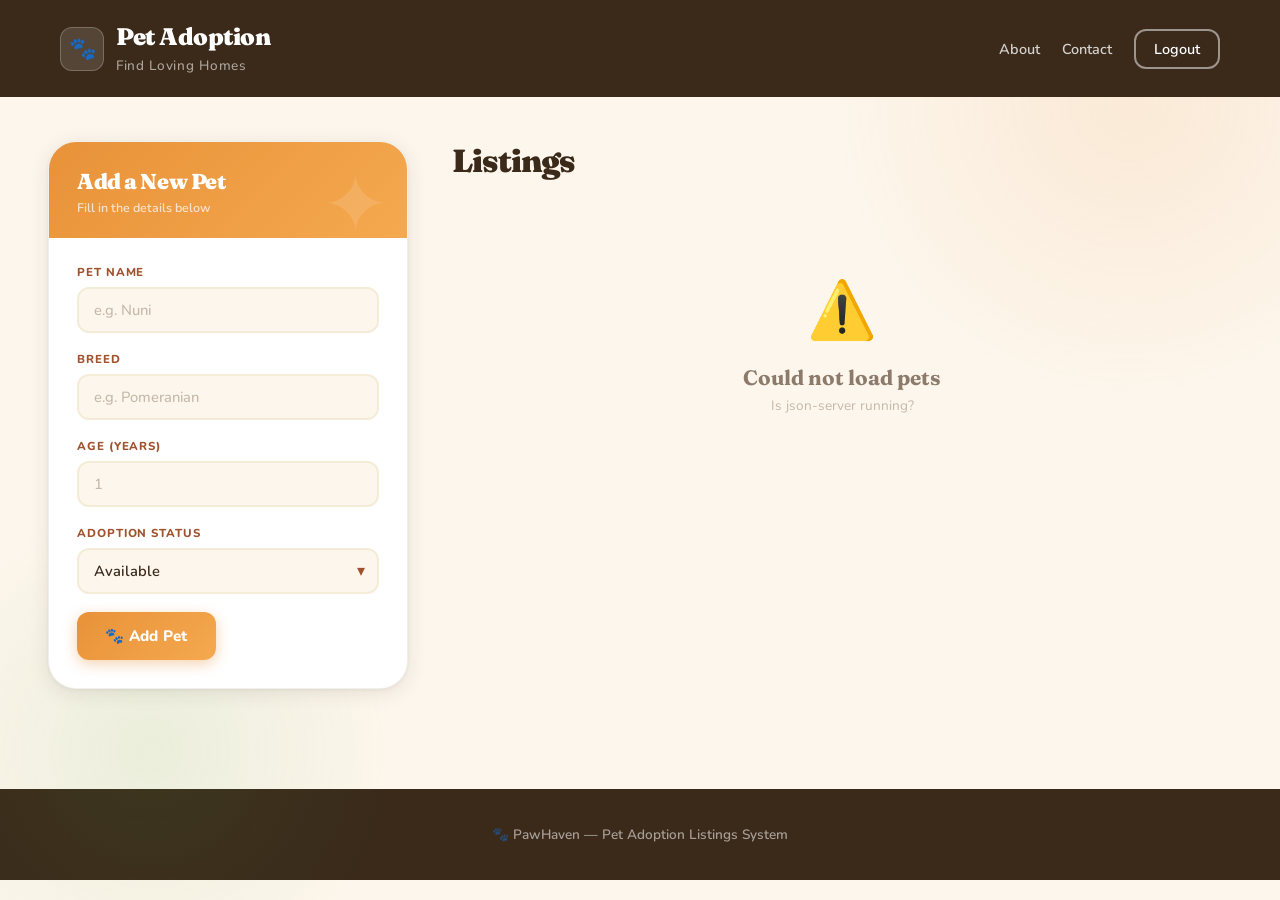
==== commit 2b593d27: "updated all pages" ====
--- a/index.html
+++ b/index.html
@@ -7,6 +7,27 @@
   <link rel="stylesheet" href="style.css">
 </head>
 <body>
+
+  <header>
+    <nav class="landing-nav">
+
+      <a href="index.html" class="brand">
+        <div class="brand-icon">🐾</div>
+        <div class="brand-copy">
+          <h1>Pet Adoption</h1>
+          <p>Find Loving Homes</p>
+        </div>
+      </a>
+
+      <div class="nav-links">
+        <a href="about.html">About</a>
+        <a href="contact.html">Contact</a>
+        <a href="landing.html" class="btn-outline">Logout</a>
+
+      </div>
+
+    </nav>
+  </header>
 
 <main>
 
@@ -51,6 +72,11 @@
 
 </main>
 
+<footer class="site-footer">
+    <p>🐾 PawHaven — Pet Adoption Listings System</p>
+    </div>
+  </footer>
+
 <script src="app.js"></script>
 </body>
 </html>
--- a/style.css
+++ b/style.css
@@ -93,24 +93,58 @@
 
 .brand { display:flex; align-items:center; gap:18px; }
 
+.btn-outline {
+  border: 2px solid var(--brown);
+  border-radius: var(--r-sm);
+  padding: 9px 20px;
+  color: var(--brown);
+  background: transparent;
+  font-family: 'Nunito', sans-serif;
+  font-size: .88rem;
+  font-weight: 700;
+  text-decoration: none;
+  cursor: pointer;
+  transition: background .18s, color .18s;
+  display: inline-block;
+}
+.btn-outline:hover {
+  background: var(--brown);
+  color: var(--white);
+}
+ 
+.btn-solid {
+  background: var(--toffee);
+  border-radius: var(--r-sm);
+  padding: 9px 20px;
+  color: var(--white);
+  border: 2px solid var(--toffee);
+  font-family: 'Nunito', sans-serif;
+  font-size: .88rem;
+  font-weight: 700;
+  text-decoration: none;
+  cursor: pointer;
+  transition: background .18s;
+  display: inline-block;
+}
+.btn-solid:hover { background: var(--brown2); border-color: var(--brown2); }
+ 
+
 .brand-icon {
-  width:64px; height:64px;
-  background:rgba(255,255,255,.13);
-  border:2px solid rgba(255,255,255,.22);
-  border-radius:var(--r-md);
-  display:flex; align-items:center; justify-content:center;
-  font-size:32px;
-  backdrop-filter:blur(8px);
-  flex-shrink:0;
-  box-shadow:0 4px 16px rgba(0,0,0,.15);
-}
+  width: 44px; height: 44px;
+  background: rgba(255,255,255,.13);
+  border: 1.5px solid rgba(255,255,255,.22);
+  border-radius: var(--r-sm);
+  display: flex; align-items: center; justify-content: center;
+  font-size: 22px;
+}
+
 
 .brand-copy h1 {
-  font-family:'Fraunces',serif;
-  font-size:clamp(1.8rem,3.5vw,2.6rem);
-  font-weight:900;
-  letter-spacing:-.03em;
-  line-height:1;
+  font-family: 'Fraunces', serif;
+  font-size: 1.5rem;
+  font-weight: 900;
+  color: var(--white);
+  letter-spacing: -.02em;
 }
 .brand-copy p {
   font-size:.85rem;
@@ -226,20 +260,31 @@
 .sel-wrap select { cursor:pointer; padding-right:38px; }
 
 .add-btn {
-  width:100%;
-  background:linear-gradient(135deg,var(--mint) 0%,var(--mint2) 100%);
-  color:var(--white); border:none;
-  padding:14px 20px; border-radius:var(--r-sm);
-  font-family:'Nunito',sans-serif;
-  font-size:.95rem; font-weight:800;
-  cursor:pointer; letter-spacing:.02em;
-  box-shadow:var(--sh-btn);
-  transition:transform .18s cubic-bezier(.34,1.56,.64,1), box-shadow .18s;
-  display:flex; align-items:center; justify-content:center; gap:8px;
-  margin-top:4px;
-}
-.add-btn:hover { transform:translateY(-3px) scale(1.01); box-shadow:0 8px 24px rgba(76,175,80,.45); }
-.add-btn:active { transform:scale(.98); }
+  background: linear-gradient(135deg, var(--honey) 0%, var(--honey2) 100%);
+  color: var(--white);
+  border: none;
+  padding: 14px 28px;
+  border-radius: var(--r-sm);
+  font-family: 'Nunito', sans-serif;
+  font-size: .95rem;
+  font-weight: 800;
+  cursor: pointer;
+  letter-spacing: .02em;
+  box-shadow: 0 4px 14px rgba(232,146,58,.40);
+  transition: transform .18s cubic-bezier(.34,1.56,.64,1), box-shadow .18s;
+  display: inline-flex;
+  align-items: center;
+  justify-content: center;
+  gap: 8px;
+  text-decoration: none;
+}
+
+.add-btn:hover {
+  transform: translateY(-3px) scale(1.01);
+  box-shadow: 0 8px 24px rgba(232,146,58,.50);
+}
+.add-btn:active { transform: scale(.98); }
+
 
 
 .pets-section { min-width:0; }
@@ -480,4 +525,509 @@
   .header-pills { width:100%; }
   .pill { flex:1; }
   .toast { left:20px; right:20px; bottom:20px; }
+}
+
+
+
+.landing-body {
+  font-family: 'Nunito', sans-serif;
+  background: var(--sand);
+  color: var(--brown);
+  min-height: 100vh;
+  overflow-x: hidden;
+}
+
+
+
+.landing-hero {
+  display: flex;
+  flex-direction: column;
+  background: linear-gradient(160deg, var(--sand2) 0%, var(--sand) 60%, var(--sand2) 100%);
+}
+
+.landing-nav {
+  display: flex;
+  justify-content: space-between;
+  align-items: center;
+  padding: 22px 60px;
+  background: var(--brown);
+  position: relative;
+  z-index: 1000;
+}
+
+.brand {
+  display: flex;
+  align-items: center;
+  gap: 12px;
+  text-decoration: none;
+  color: inherit;
+}
+
+.nav-links {
+  display: flex;
+  align-items: center;
+  gap: 22px;
+}
+ 
+.nav-links a {
+  text-decoration: none;
+  color: rgba(255,255,255,.78);
+  font-weight: 600;
+  font-size: .9rem;
+  transition: color .15s;
+}
+.nav-links a:hover { color: var(--white); }
+ 
+.nav-links .btn-outline {
+  border-color: rgba(255,255,255,.5);
+  color: var(--white);
+  padding: 8px 18px;
+}
+.nav-links .btn-outline:hover {
+  background: rgba(255,255,255,.12);
+  color: var(--white);
+}
+.nav-links .btn-solid {
+  background: var(--toffee);
+  border-color: var(--toffee);
+  padding: 8px 18px;
+}
+
+
+.hero-content {
+  display: flex;
+  flex-direction: column;
+  align-items: center;
+  justify-content: center;
+  text-align: center;
+  padding: 56px 24px 0;
+  position: relative;
+  z-index: 1;
+}
+
+.hero-title {
+  font-family: 'Fraunces', serif;
+  font-size: clamp(2.4rem, 5vw, 3.4rem);
+  font-weight: 900;
+  color: var(--brown);
+  letter-spacing: -.03em;
+  line-height: 1.1;
+  margin-bottom: 20px;
+}
+
+
+.hero-sub {
+  max-width: 580px;
+  font-size: 1.05rem;
+  color: var(--brown2);
+  font-weight: 500;
+  line-height: 1.6;
+  margin-bottom: 36px;
+}
+
+
+.hero-actions {
+  display: flex;
+  gap: 16px;
+  flex-wrap: wrap;
+  justify-content: center;
+  padding: 28px 0 56px;
+}
+
+
+.landing-main {
+  display: flex;
+  flex-direction: column;
+  align-items: center;
+  justify-content: center;
+  gap: 80px;
+  padding: 80px 24px 100px;
+  background: var(--sand);
+}
+
+* SECTION TITLE */
+.section-title {
+  font-family: 'Fraunces', serif;
+  font-size: 2rem;
+  font-weight: 900;
+  color: var(--brown);
+  letter-spacing: -.03em;
+  text-align: center;
+  margin-bottom: 36px;
+}
+ 
+
+.highlights { width: 100%; max-width: 980px; }
+ 
+.highlight-grid {
+  display: grid;
+  grid-template-columns: repeat(auto-fit, minmax(210px, 1fr));
+  gap: 22px;
+}
+ 
+.highlight-card {
+  background: var(--white);
+  padding: 28px 24px;
+  border-radius: var(--r-lg);
+  box-shadow: var(--sh-card);
+  border: 1.5px solid rgba(59,42,26,.06);
+  display: flex;
+  flex-direction: column;
+  align-items: center;
+  text-align: center;
+  gap: 14px;
+  transition: transform .22s cubic-bezier(.34,1.56,.64,1), box-shadow .22s;
+}
+.highlight-card:hover {
+  transform: translateY(-5px);
+  box-shadow: var(--sh-lift);
+}
+ 
+.highlight-icon {
+  width: 54px; height: 54px;
+  border-radius: 50%;
+  display: flex; align-items: center; justify-content: center;
+  font-size: 22px;
+}
+.highlight-icon i { font-size: 22px; }
+.search-icon    { background: #FFF3E0; color: #E65100; }
+.submit-icon    { background: #E8F5E9; color: #2E7D32; }
+.transport-icon { background: #E3F2FD; color: #1565C0; }
+.home-icon      { background: #F3E5F5; color: #6A1B9A; }
+ 
+.highlight-card h3 {
+  font-family: 'Fraunces', serif;
+  font-size: 1.05rem;
+  font-weight: 900;
+  color: var(--brown);
+  letter-spacing: -.01em;
+}
+.highlight-card p {
+  font-size: .85rem;
+  color: var(--gray);
+  line-height: 1.65;
+  font-weight: 500;
+}
+
+.site-footer {
+  background: var(--brown);
+  text-align: center;
+  padding: 36px 24px;
+}
+.site-footer p {
+  color: rgba(255,255,255,.55);
+  font-size: .85rem;
+  font-weight: 600;
+}
+.footer-links {
+  display: flex;
+  justify-content: center;
+  gap: 24px;
+  margin-top: 14px;
+}
+.footer-links a {
+  color: rgba(255,255,255,.45);
+  text-decoration: none;
+  font-size: .82rem;
+  font-weight: 600;
+  transition: color .15s;
+}
+
+.auth-body {
+  font-family: 'Nunito', sans-serif;
+  background: var(--sand);
+  color: var(--brown);
+  min-height: 100vh;
+  display: flex;
+  align-items: center;
+  justify-content: center;
+  overflow-x: hidden;
+}
+.auth-body::before, .auth-body::after {
+  content: '';
+  position: fixed;
+  border-radius: 50%;
+  pointer-events: none;
+  z-index: 0;
+}
+.auth-body::before {
+  width: 600px; height: 600px;
+  background: radial-gradient(circle, rgba(232,146,58,.12) 0%, transparent 70%);
+  top: -200px; right: -150px;
+}
+.auth-body::after {
+  width: 500px; height: 500px;
+  background: radial-gradient(circle, rgba(76,175,80,.10) 0%, transparent 70%);
+  bottom: -100px; left: -100px;
+}
+ 
+.auth-wrap {
+  position: relative; z-index: 1;
+  width: 100%;
+  max-width: 460px;
+  padding: 24px;
+  display: flex;
+  flex-direction: column;
+  align-items: center;
+  gap: 24px;
+}
+ 
+.auth-brand {
+  display: flex;
+  align-items: center;
+  gap: 12px;
+  text-decoration: none;
+  color: var(--brown);
+}
+.auth-brand .brand-icon {
+  width: 44px; height: 44px;
+  background: var(--brown);
+  border: none;
+  border-radius: var(--r-sm);
+  display: flex; align-items: center; justify-content: center;
+  font-size: 22px;
+}
+.auth-brand span {
+  font-family: 'Fraunces', serif;
+  font-size: 1.6rem;
+  font-weight: 900;
+  letter-spacing: -.03em;
+}
+ 
+.auth-card {
+  width: 100%;
+  background: var(--white);
+  border-radius: var(--r-lg);
+  box-shadow: var(--sh-card);
+  border: 1.5px solid rgba(59,42,26,.07);
+  overflow: hidden;
+}
+.auth-card form { padding: 26px 28px 28px; }
+.auth-card .add-btn { width: 100%; margin-top: 4px; }
+ 
+.auth-switch {
+  font-size: .88rem;
+  color: var(--gray);
+  font-weight: 600;
+  text-align: center;
+  padding: 0 28px 24px;
+}
+.auth-switch a {
+  color: var(--toffee);
+  font-weight: 800;
+  text-decoration: none;
+}
+.auth-switch a:hover { text-decoration: underline; }
+ 
+.error-text {
+  font-size: .82rem;
+  color: var(--rose);
+  font-weight: 700;
+  background: #FFEBEE;
+  border-radius: var(--r-sm);
+  padding: 10px 14px;
+  margin-bottom: 14px;
+  border-left: 4px solid var(--rose);
+}
+
+.info-body {
+  font-family: 'Nunito', sans-serif;
+  background: var(--sand);
+  color: var(--brown);
+  min-height: 100vh;
+  overflow-x: hidden;
+}
+.info-body::before, .info-body::after {
+  content: '';
+  position: fixed;
+  border-radius: 50%;
+  pointer-events: none;
+  z-index: 0;
+}
+.info-body::before {
+  width: 600px; height: 600px;
+  background: radial-gradient(circle, rgba(232,146,58,.12) 0%, transparent 70%);
+  top: -200px; right: -150px;
+}
+.info-body::after {
+  width: 500px; height: 500px;
+  background: radial-gradient(circle, rgba(76,175,80,.10) 0%, transparent 70%);
+  bottom: -100px; left: -100px;
+}
+ 
+.info-header { position: relative; z-index: 1; }
+ 
+.info-main {
+  position: relative; z-index: 1;
+  max-width: 1100px;
+  margin: 0 auto;
+  padding: 64px 48px 100px;
+  display: flex;
+  flex-direction: column;
+  gap: 64px;
+}
+
+.nav-links a.active {
+  color: var(--white) !important;
+  border-bottom: 2px solid var(--honey);
+  padding-bottom: 2px;
+}
+
+.contact-section {
+  display: grid;
+  grid-template-columns: 1fr 1fr;
+  gap: 48px;
+  align-items: start;
+}
+ 
+.contact-intro { display: flex; flex-direction: column; gap: 28px; }
+.contact-intro .section-title { text-align: left; margin-bottom: 0; }
+.contact-intro .about-lead { text-align: left; margin: 0; }
+ 
+.contact-info-list { display: flex; flex-direction: column; gap: 16px; }
+.contact-info-item {
+  display: flex;
+  align-items: flex-start;
+  gap: 14px;
+}
+.contact-info-item .det-ico {
+  width: 42px; height: 42px;
+  border-radius: var(--r-sm);
+  background: var(--sand);
+  border: 1.5px solid var(--sand2);
+  display: flex; align-items: center; justify-content: center;
+  font-size: 18px;
+  flex-shrink: 0;
+}
+.contact-info-item strong {
+  display: block;
+  font-size: .78rem;
+  font-weight: 800;
+  text-transform: uppercase;
+  letter-spacing: .08em;
+  color: var(--toffee);
+  margin-bottom: 3px;
+}
+.contact-info-item p {
+  font-size: .9rem;
+  color: var(--brown2);
+  font-weight: 600;
+}
+ 
+.contact-card { flex: 1; }
+.contact-card form { padding: 26px 28px 28px; }
+.contact-card .add-btn { width: 100%; margin-top: 4px; }
+ 
+textarea {
+  width: 100%;
+  padding: 11px 15px;
+  border: 2px solid var(--sand2);
+  border-radius: var(--r-sm);
+  font-family: 'Nunito', sans-serif;
+  font-size: .92rem; font-weight: 600;
+  color: var(--brown); background: var(--sand);
+  outline: none;
+  resize: vertical;
+  min-height: 120px;
+  transition: border-color .2s, box-shadow .2s, background .2s;
+}
+textarea::placeholder { color: var(--gray2); font-weight: 500; }
+textarea:focus {
+  border-color: var(--honey);
+  background: var(--white);
+  box-shadow: 0 0 0 4px rgba(232,146,58,.14);
+}
+
+.about-section { display: flex; flex-direction: column; gap: 40px; }
+ 
+.about-lead {
+  font-size: 1.1rem;
+  color: var(--brown2);
+  font-weight: 500;
+  line-height: 1.75;
+  max-width: 720px;
+  margin: 0 auto;
+  text-align: center;
+}
+ 
+.about-grid {
+  display: grid;
+  grid-template-columns: repeat(auto-fit, minmax(220px, 1fr));
+  gap: 22px;
+}
+ 
+.about-card {
+  background: var(--white);
+  padding: 28px 24px;
+  border-radius: var(--r-lg);
+  box-shadow: var(--sh-card);
+  border: 1.5px solid rgba(59,42,26,.06);
+  display: flex;
+  flex-direction: column;
+  gap: 12px;
+  transition: transform .22s cubic-bezier(.34,1.56,.64,1), box-shadow .22s;
+}
+.about-card:hover {
+  transform: translateY(-5px);
+  box-shadow: var(--sh-lift);
+}
+.about-card .pet-avi {
+  width: 52px; height: 52px;
+  font-size: 24px;
+  background: var(--sand);
+  border: 2px solid var(--sand2);
+  border-radius: var(--r-sm);
+  display: flex; align-items: center; justify-content: center;
+  flex-shrink: 0;
+}
+.about-card h3 {
+  font-family: 'Fraunces', serif;
+  font-size: 1.05rem;
+  font-weight: 900;
+  color: var(--brown);
+  letter-spacing: -.01em;
+}
+.about-card p {
+  font-size: .86rem;
+  color: var(--gray);
+  line-height: 1.7;
+  font-weight: 500;
+}
+ 
+
+.stats-strip {
+  display: flex;
+  gap: 24px;
+  flex-wrap: wrap;
+  justify-content: center;
+}
+.stat-block {
+  background: var(--white);
+  border-radius: var(--r-lg);
+  box-shadow: var(--sh-card);
+  border: 1.5px solid rgba(59,42,26,.06);
+  padding: 32px 48px;
+  text-align: center;
+  display: flex;
+  flex-direction: column;
+  gap: 6px;
+  flex: 1;
+  min-width: 160px;
+  transition: transform .2s cubic-bezier(.34,1.56,.64,1), box-shadow .2s;
+}
+.stat-block:hover { transform: translateY(-4px); box-shadow: var(--sh-lift); }
+.stat-num {
+  font-family: 'Fraunces', serif;
+  font-size: 2.4rem;
+  font-weight: 900;
+  color: var(--honey);
+  letter-spacing: -.04em;
+  line-height: 1;
+}
+.stat-label {
+  font-size: .78rem;
+  font-weight: 800;
+  color: var(--gray);
+  text-transform: uppercase;
+  letter-spacing: .1em;
 }
